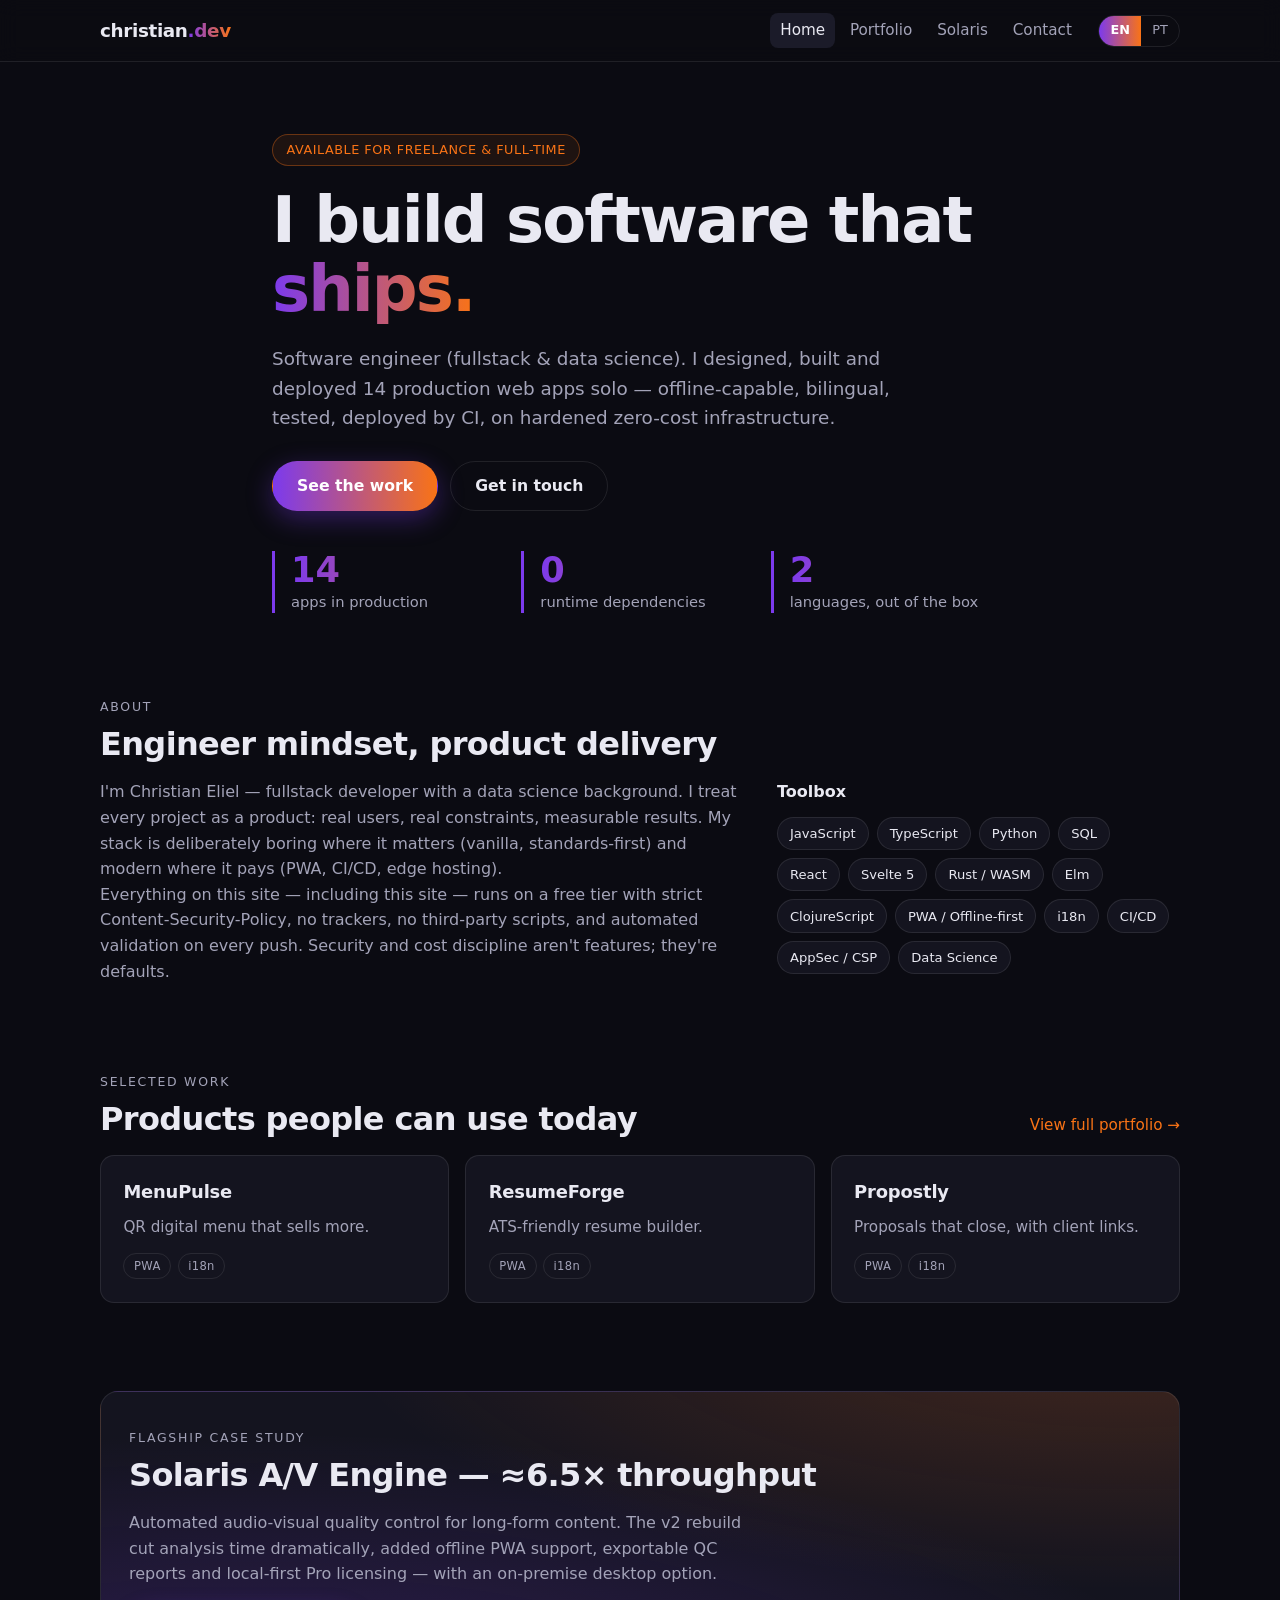
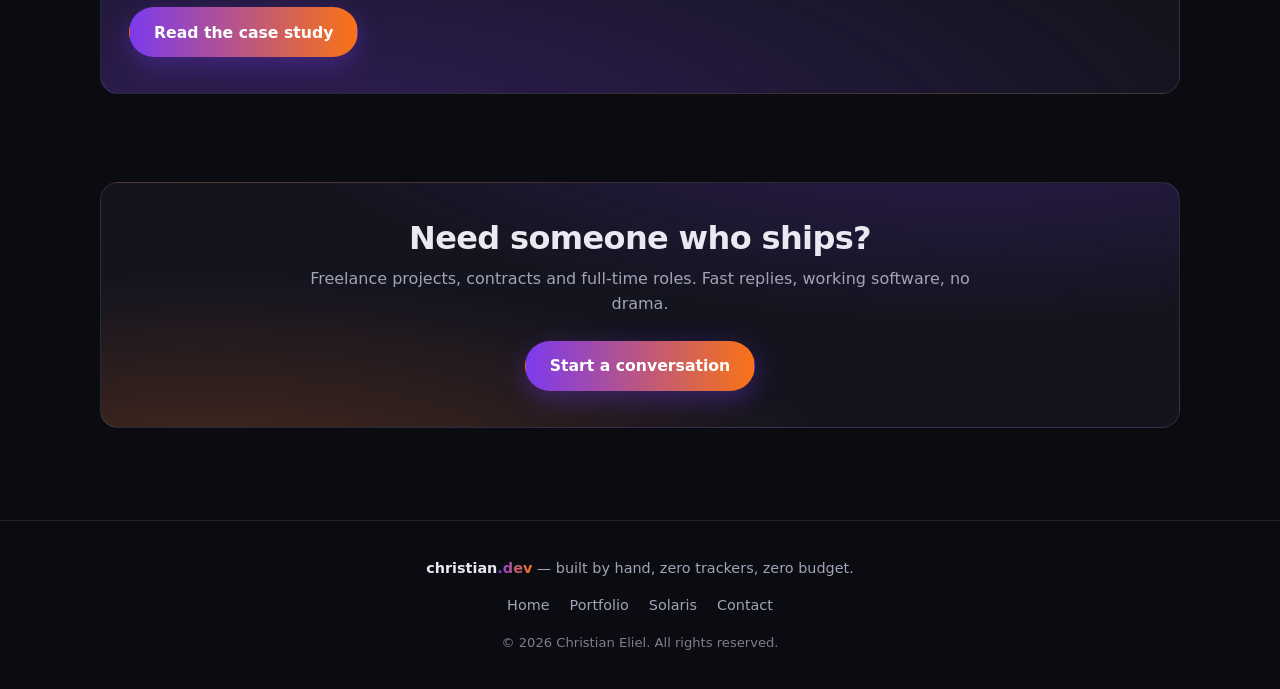
==== index.html @ 53f50a0c "chr-z.dev v1 — static portfolio: 4 pages, dark theme, i18n EN/PT-BR, hardened headers, CI+deploy wor" ====
<!DOCTYPE html>
<html lang="en">
<head>
  <meta charset="UTF-8">
  <meta name="viewport" content="width=device-width, initial-scale=1.0">
  <title>Christian Eliel — Software Engineer</title>
  <meta name="description" content="Christian Eliel (chr-z) — software engineer shipping production-grade web products: 14 live apps, PWA/offline-first, i18n EN/PT-BR, tested and CI/CD-deployed. Zero-budget, security-hardened infrastructure.">
  <meta property="og:type" content="website">
  <meta property="og:url" content="https://chr-z.dev/">
  <meta property="og:title" content="Christian Eliel — Software Engineer">
  <meta property="og:description" content="14 production apps shipped solo. PWA, offline-first, i18n, CI/CD, hardened headers. Meet the engineer who ships.">
  <meta property="og:site_name" content="chr-z.dev">
  <meta name="twitter:card" content="summary">
  <meta name="twitter:title" content="Christian Eliel — Software Engineer">
  <meta name="twitter:description" content="14 production apps shipped solo. PWA, offline-first, i18n, CI/CD.">
  <meta name="color-scheme" content="dark">
  <meta name="theme-color" content="#0b0b12">
  <link rel="canonical" href="https://chr-z.dev/">
  <link rel="icon" href="data:image/svg+xml,%3Csvg xmlns='http://www.w3.org/2000/svg' viewBox='0 0 64 64'%3E%3Cdefs%3E%3ClinearGradient id='g' x1='0' y1='0' x2='1' y2='1'%3E%3Cstop offset='0' stop-color='%237C3AED'/%3E%3Cstop offset='1' stop-color='%23F97316'/%3E%3C/linearGradient%3E%3C/defs%3E%3Crect width='64' height='64' rx='14' fill='%230b0b12'/%3E%3Ctext x='32' y='43' font-family='system-ui,sans-serif' font-size='30' font-weight='700' fill='url(%23g)' text-anchor='middle'%3Ecz%3C/text%3E%3C/svg%3E">
  <link rel="stylesheet" href="css/styles.css">
  <script type="application/ld+json">
  {
    "@context": "https://schema.org",
    "@type": "Person",
    "name": "Christian Eliel",
    "url": "https://chr-z.dev/",
    "email": "mailto:christian@chr-z.dev",
    "jobTitle": "Software Engineer",
    "description": "Fullstack engineer & data science practitioner. Builds and ships production-grade client-side SaaS products.",
    "sameAs": ["https://github.com/chr-z"],
    "knowsAbout": ["JavaScript", "TypeScript", "Python", "Progressive Web Apps", "CI/CD", "Application Security", "Data Science"]
  }
  </script>
</head>
<body>
  <a class="skip-link" href="#main" data-i18n="a11y.skip">Skip to content</a>

  <header class="site-header">
    <nav class="nav container" aria-label="Main navigation">
      <a class="brand" href="index.html">christian<span class="grad-text">.dev</span></a>
      <div class="nav-right">
        <div class="nav-links">
          <a href="index.html" data-nav="home" data-i18n="nav.home">Home</a>
          <a href="portfolio.html" data-nav="portfolio" data-i18n="nav.portfolio">Portfolio</a>
          <a href="solaris.html" data-nav="solaris" data-i18n="nav.solaris">Solaris</a>
          <a href="contact.html" data-nav="contact" data-i18n="nav.contact">Contact</a>
        </div>
        <div class="lang-switch" role="group" aria-label="Language">
          <button type="button" class="lang-btn" data-lang="en" aria-pressed="true">EN</button>
          <button type="button" class="lang-btn" data-lang="pt" aria-pressed="false">PT</button>
        </div>
      </div>
    </nav>
  </header>

  <main id="main">
    <!-- HERO -->
    <section class="hero container">
      <p class="badge reveal" data-i18n="hero.badge">Available for freelance &amp; full-time</p>
      <h1 class="hero-title reveal">
        <span data-i18n="hero.h1a">I build software that</span>
        <span class="grad-text" data-i18n="hero.h1b">ships.</span>
      </h1>
      <p class="hero-sub reveal" data-i18n="hero.sub">
        Software engineer (fullstack &amp; data science). I designed, built and deployed
        14 production web apps solo — offline-capable, bilingual, tested, deployed by CI,
        on hardened zero-cost infrastructure.
      </p>
      <div class="hero-actions reveal">
        <a class="btn btn-primary" href="portfolio.html" data-i18n="hero.cta.work">See the work</a>
        <a class="btn btn-ghost" href="contact.html" data-i18n="hero.cta.contact">Get in touch</a>
      </div>
      <dl class="stats reveal">
        <div class="stat"><dt class="stat-num grad-text">14</dt><dd data-i18n="stats.apps.label">apps in production</dd></div>
        <div class="stat"><dt class="stat-num grad-text">0</dt><dd data-i18n="stats.deps.label">runtime dependencies</dd></div>
        <div class="stat"><dt class="stat-num grad-text">2</dt><dd data-i18n="stats.langs.label">languages, out of the box</dd></div>
      </dl>
    </section>

    <!-- ABOUT -->
    <section class="section container reveal">
      <p class="kicker" data-i18n="about.kicker">About</p>
      <h2 class="section-title" data-i18n="about.title">Engineer mindset, product delivery</h2>
      <div class="about-grid">
        <div>
          <p data-i18n="about.p1">
            I'm Christian Eliel — fullstack developer with a data science background. I treat
            every project as a product: real users, real constraints, measurable results.
            My stack is deliberately boring where it matters (vanilla, standards-first) and
            modern where it pays (PWA, CI/CD, edge hosting).
          </p>
          <p data-i18n="about.p2">
            Everything on this site — including this site — runs on a free tier with strict
            Content-Security-Policy, no trackers, no third-party scripts, and automated
            validation on every push. Security and cost discipline aren't features; they're defaults.
          </p>
        </div>
        <div class="skills">
          <h3 class="skills-title" data-i18n="about.skills.title">Toolbox</h3>
          <ul class="chips" aria-label="Technologies">
            <li>JavaScript</li><li>TypeScript</li><li>Python</li><li>SQL</li>
            <li>React</li><li>Svelte 5</li><li>Rust / WASM</li><li>Elm</li><li>ClojureScript</li>
            <li>PWA / Offline-first</li><li>i18n</li><li>CI/CD</li><li>AppSec / CSP</li><li>Data Science</li>
          </ul>
        </div>
      </div>
    </section>

    <!-- FEATURED APPS -->
    <section class="section container reveal">
      <p class="kicker" data-i18n="featured.kicker">Selected work</p>
      <div class="section-head">
        <h2 class="section-title" data-i18n="featured.title">Products people can use today</h2>
        <a class="link-arrow" href="portfolio.html" data-i18n="featured.viewall">View full portfolio →</a>
      </div>
      <div class="grid grid-3">
        <article class="card">
          <h3><a href="https://chr-z.github.io/menupulse/" rel="noopener">MenuPulse</a></h3>
          <p>QR digital menu that sells more.</p>
          <ul class="tags"><li>PWA</li><li>i18n</li></ul>
        </article>
        <article class="card">
          <h3><a href="https://chr-z.github.io/resumeforge/" rel="noopener">ResumeForge</a></h3>
          <p>ATS-friendly resume builder.</p>
          <ul class="tags"><li>PWA</li><li>i18n</li></ul>
        </article>
        <article class="card">
          <h3><a href="https://chr-z.github.io/propostaja/" rel="noopener">Propostly</a></h3>
          <p>Proposals that close, with client links.</p>
          <ul class="tags"><li>PWA</li><li>i18n</li></ul>
        </article>
      </div>
    </section>

    <!-- SOLARIS STRIP -->
    <section class="section container reveal">
      <div class="solaris-strip">
        <div>
          <p class="kicker" data-i18n="home.solaris.kicker">Flagship case study</p>
          <h2 class="section-title" data-i18n="home.solaris.title">Solaris A/V Engine — ≈6.5× throughput</h2>
          <p data-i18n="home.solaris.text">
            Automated audio-visual quality control for long-form content. The v2 rebuild cut
            analysis time dramatically, added offline PWA support, exportable QC reports and
            local-first Pro licensing — with an on-premise desktop option.
          </p>
          <a class="btn btn-primary" href="solaris.html" data-i18n="home.solaris.cta">Read the case study</a>
        </div>
      </div>
    </section>

    <!-- CTA -->
    <section class="section container reveal">
      <div class="cta-box">
        <h2 class="section-title" data-i18n="cta.title">Need someone who ships?</h2>
        <p data-i18n="cta.sub">Freelance projects, contracts and full-time roles. Fast replies, working software, no drama.</p>
        <a class="btn btn-primary" href="contact.html" data-i18n="cta.button">Start a conversation</a>
      </div>
    </section>
  </main>

  <footer class="site-footer">
    <div class="container footer-inner">
      <p><span class="brand-small">christian<span class="grad-text">.dev</span></span> — <span data-i18n="footer.tag">built by hand, zero trackers, zero budget.</span></p>
      <nav class="footer-nav" aria-label="Footer">
        <a href="index.html" data-i18n="nav.home">Home</a>
        <a href="portfolio.html" data-i18n="nav.portfolio">Portfolio</a>
        <a href="solaris.html" data-i18n="nav.solaris">Solaris</a>
        <a href="contact.html" data-i18n="nav.contact">Contact</a>
      </nav>
      <p class="footer-copy">© <span id="year">2026</span> Christian Eliel. <span data-i18n="footer.rights">All rights reserved.</span></p>
    </div>
  </footer>

  <script src="js/main.js" defer></script>
</body>
</html>
---- css/styles.css ----
/* ============================================================
   chr-z.dev — dark theme, mobile-first, zero dependencies
   Palette: bg #0b0b12 · surface #14141f · accent #7C3AED → #F97316
   ============================================================ */

:root {
  --bg: #0b0b12;
  --surface: #14141f;
  --surface-2: #1b1b29;
  --border: rgba(255, 255, 255, 0.09);
  --text: #e9e9f2;
  --muted: #a3a3b8;
  --violet: #7c3aed;
  --orange: #f97316;
  --grad: linear-gradient(90deg, var(--violet), var(--orange));
  --radius: 14px;
  --container: 1080px;
}

* { box-sizing: border-box; margin: 0; padding: 0; }

html { scroll-behavior: smooth; }

body {
  background: var(--bg);
  color: var(--text);
  font-family: system-ui, -apple-system, "Segoe UI", Roboto, Ubuntu, Cantarell, sans-serif;
  line-height: 1.6;
  -webkit-font-smoothing: antialiased;
  min-height: 100vh;
}

img, svg { max-width: 100%; display: block; }

a { color: inherit; }

.container {
  width: min(100% - 2.5rem, var(--container));
  margin-inline: auto;
}

.grad-text {
  background: var(--grad);
  -webkit-background-clip: text;
  background-clip: text;
  color: transparent;
}

/* ---------- Accessibility ---------- */
.skip-link {
  position: absolute;
  left: -999px;
  top: 0.5rem;
  z-index: 100;
  background: var(--surface-2);
  padding: 0.5rem 1rem;
  border-radius: 8px;
}
.skip-link:focus { left: 0.5rem; }

:focus-visible {
  outline: 2px solid var(--orange);
  outline-offset: 3px;
  border-radius: 4px;
}

/* ---------- Header / nav ---------- */
.site-header {
  position: sticky;
  top: 0;
  z-index: 50;
  backdrop-filter: blur(10px);
  background: rgba(11, 11, 18, 0.82);
  border-bottom: 1px solid var(--border);
}

.nav {
  display: flex;
  align-items: center;
  justify-content: space-between;
  gap: 1rem;
  padding-block: 0.8rem;
  flex-wrap: wrap;
}

.brand {
  font-weight: 700;
  font-size: 1.15rem;
  text-decoration: none;
  letter-spacing: -0.02em;
}

.nav-right {
  display: flex;
  align-items: center;
  gap: 1rem;
  flex-wrap: wrap;
}

.nav-links {
  display: flex;
  gap: 0.25rem;
  flex-wrap: wrap;
}

.nav-links a {
  text-decoration: none;
  color: var(--muted);
  font-size: 0.95rem;
  padding: 0.35rem 0.65rem;
  border-radius: 8px;
  transition: color 160ms ease, background-color 160ms ease;
}
.nav-links a:hover { color: var(--text); background: var(--surface); }
.nav-links a[aria-current="page"] { color: var(--text); background: var(--surface-2); }

.lang-switch {
  display: inline-flex;
  border: 1px solid var(--border);
  border-radius: 999px;
  overflow: hidden;
}
.lang-btn {
  appearance: none;
  border: 0;
  background: transparent;
  color: var(--muted);
  font: inherit;
  font-size: 0.8rem;
  padding: 0.3rem 0.7rem;
  cursor: pointer;
}
.lang-btn[aria-pressed="true"] {
  background: var(--grad);
  color: #fff;
  font-weight: 600;
}

/* ---------- Hero ---------- */
.hero { padding-block: 4.5rem 2.5rem; max-width: 46rem; }

.badge {
  display: inline-block;
  font-size: 0.8rem;
  letter-spacing: 0.04em;
  text-transform: uppercase;
  color: var(--orange);
  border: 1px solid rgba(249, 115, 22, 0.35);
  background: rgba(249, 115, 22, 0.08);
  padding: 0.3rem 0.85rem;
  border-radius: 999px;
  margin-bottom: 1.25rem;
}

.hero-title {
  font-size: clamp(2.3rem, 7vw, 4rem);
  line-height: 1.08;
  letter-spacing: -0.03em;
  font-weight: 800;
}

.page-head .hero-title { font-size: clamp(1.9rem, 5.5vw, 3rem); }

.hero-sub {
  margin-top: 1.25rem;
  color: var(--muted);
  font-size: clamp(1rem, 2.5vw, 1.15rem);
  max-width: 42rem;
}

.hero-actions {
  display: flex;
  gap: 0.75rem;
  margin-top: 1.75rem;
  flex-wrap: wrap;
}

/* ---------- Stats ---------- */
.stats, .stats-row {
  display: grid;
  grid-template-columns: 1fr;
  gap: 0.75rem;
  margin-top: 2.5rem;
}
@media (min-width: 640px) {
  .stats { grid-template-columns: repeat(3, 1fr); }
  .stats-row { grid-template-columns: repeat(3, 1fr); }
}

.stat { border-left: 3px solid; border-image: var(--grad) 1; padding-left: 1rem; }
.stat-num { font-size: 2.2rem; font-weight: 800; line-height: 1.1; }
.stat dd { color: var(--muted); font-size: 0.92rem; }

.stats-row { margin-top: 0; }
.stat-card {
  background: var(--surface);
  border: 1px solid var(--border);
  border-radius: var(--radius);
  padding: 1.25rem;
  display: flex;
  flex-direction: column;
  gap: 0.35rem;
  color: var(--muted);
  font-size: 0.92rem;
}
.stat-big { font-size: 1.9rem; font-weight: 800; line-height: 1.1; }

/* ---------- Sections ---------- */
.section { padding-block: 2.75rem; }

.kicker {
  font-size: 0.78rem;
  letter-spacing: 0.14em;
  text-transform: uppercase;
  color: var(--orange);
  margin-bottom: 0.5rem;
}

.section-title {
  font-size: clamp(1.45rem, 4vw, 2rem);
  letter-spacing: -0.02em;
  line-height: 1.2;
  margin-bottom: 1rem;
}

.section-head {
  display: flex;
  align-items: baseline;
  justify-content: space-between;
  gap: 1rem;
  flex-wrap: wrap;
}

.link-arrow {
  color: var(--orange);
  text-decoration: none;
  font-size: 0.95rem;
}
.link-arrow:hover { text-decoration: underline; }

.section p { color: var(--muted); max-width: 44rem; }

.about-grid {
  display: grid;
  grid-template-columns: 1fr;
  gap: 2rem;
}
@media (min-width: 800px) {
  .about-grid { grid-template-columns: 1.6fr 1fr; }
}

.skills-title { font-size: 1rem; margin-bottom: 0.75rem; }

.chips {
  list-style: none;
  display: flex;
  flex-wrap: wrap;
  gap: 0.5rem;
}
.chips li {
  font-size: 0.82rem;
  color: var(--text);
  background: var(--surface);
  border: 1px solid var(--border);
  padding: 0.32rem 0.75rem;
  border-radius: 999px;
}

/* ---------- Cards & grids ---------- */
.grid {
  display: grid;
  grid-template-columns: 1fr;
  gap: 1rem;
}
@media (min-width: 640px) { .grid-3 { grid-template-columns: repeat(2, 1fr); } }
@media (min-width: 900px) { .grid-3 { grid-template-columns: repeat(3, 1fr); } }
@media (min-width: 700px) { .grid-2 { grid-template-columns: repeat(2, 1fr); } }

.card {
  background: var(--surface);
  border: 1px solid var(--border);
  border-radius: var(--radius);
  padding: 1.4rem;
  transition: transform 180ms ease, border-color 180ms ease;
}
.card:hover { transform: translateY(-3px); border-color: rgba(124, 58, 237, 0.55); }

.card h3 { font-size: 1.12rem; letter-spacing: -0.01em; }
.card h3 a { text-decoration: none; }
.card h3 a:hover { color: var(--orange); }
.card > p { margin-top: 0.5rem; font-size: 0.95rem; }

.card-wide { grid-column: 1 / -1; }

.card-accent {
  position: relative;
  overflow: hidden;
}
.card-accent::before {
  content: "";
  position: absolute;
  inset: 0 0 auto 0;
  height: 3px;
  background: var(--grad);
}

.tags {
  list-style: none;
  display: flex;
  flex-wrap: wrap;
  gap: 0.4rem;
  margin-top: 0.9rem;
}
.tags li {
  font-size: 0.72rem;
  letter-spacing: 0.03em;
  color: var(--muted);
  border: 1px solid var(--border);
  border-radius: 999px;
  padding: 0.18rem 0.6rem;
}

.note { margin-top: 1.25rem; font-size: 0.88rem; }

/* ---------- Feature list (solaris) ---------- */
.feature-list {
  list-style: none;
  display: grid;
  gap: 0.9rem;
  margin-top: 0.5rem;
}
.feature-list li {
  background: var(--surface);
  border: 1px solid var(--border);
  border-left: 3px solid var(--violet);
  border-radius: 10px;
  padding: 0.9rem 1.1rem;
  color: var(--muted);
  font-size: 0.97rem;
}
.feature-list strong { color: var(--text); }

/* ---------- Solaris strip / CTA ---------- */
.solaris-strip {
  background:
    radial-gradient(60rem 20rem at 15% 120%, rgba(124, 58, 237, 0.28), transparent),
    radial-gradient(50rem 18rem at 95% -30%, rgba(249, 115, 22, 0.22), transparent),
    var(--surface);
  border: 1px solid var(--border);
  border-radius: calc(var(--radius) + 4px);
  padding: 2.25rem 1.75rem;
}
.solaris-strip p { max-width: 40rem; }
.solaris-strip .btn { margin-top: 1.25rem; }

.cta-box {
  background:
    radial-gradient(45rem 16rem at 80% -50%, rgba(124, 58, 237, 0.3), transparent),
    radial-gradient(40rem 14rem at 10% 130%, rgba(249, 115, 22, 0.25), transparent),
    var(--surface);
  border: 1px solid var(--border);
  border-radius: calc(var(--radius) + 4px);
  padding: 2.25rem 1.75rem;
  text-align: center;
}
.cta-box .section-title { margin-bottom: 0.5rem; }
.cta-box p { margin-inline: auto; }
.cta-box .btn { margin-top: 1.5rem; }

.contact-card .btn { margin-top: 1.1rem; }

/* ---------- Buttons ---------- */
.btn {
  display: inline-flex;
  align-items: center;
  justify-content: center;
  gap: 0.5rem;
  font: inherit;
  font-weight: 600;
  font-size: 0.98rem;
  text-decoration: none;
  border-radius: 999px;
  padding: 0.72rem 1.5rem;
  border: 1px solid transparent;
  cursor: pointer;
  transition: transform 150ms ease, box-shadow 150ms ease, border-color 150ms ease;
}
.btn:active { transform: scale(0.98); }

.btn-primary {
  background: var(--grad);
  color: #fff;
  box-shadow: 0 8px 26px rgba(124, 58, 237, 0.35);
}
.btn-primary:hover { box-shadow: 0 10px 32px rgba(249, 115, 22, 0.35); }

.btn-ghost {
  border-color: var(--border);
  color: var(--text);
  background: transparent;
}
.btn-ghost:hover { border-color: var(--violet); background: var(--surface); }

/* ---------- Footer ---------- */
.site-footer {
  border-top: 1px solid var(--border);
  margin-top: 3rem;
  padding-block: 2.25rem;
  color: var(--muted);
  font-size: 0.9rem;
}
.footer-inner {
  display: grid;
  gap: 0.9rem;
  justify-items: center;
  text-align: center;
}
.footer-nav { display: flex; flex-wrap: wrap; gap: 0.25rem 1.25rem; justify-content: center; }
.footer-nav a { color: var(--muted); text-decoration: none; }
.footer-nav a:hover { color: var(--text); }
.brand-small { font-weight: 600; color: var(--text); }
.footer-copy { opacity: 0.75; font-size: 0.82rem; }

/* ---------- Reveal animation (opt-out via reduced motion) ---------- */
.js-enabled .reveal {
  opacity: 0;
  transform: translateY(14px);
  transition: opacity 500ms ease, transform 500ms ease;
}
.js-enabled .reveal.reveal-in {
  opacity: 1;
  transform: none;
}

@media (prefers-reduced-motion: reduce) {
  html { scroll-behavior: auto; }
  *, *::before, *::after {
    animation-duration: 0.001s !important;
    transition-duration: 0.001s !important;
  }
  .js-enabled .reveal { opacity: 1; transform: none; }
}
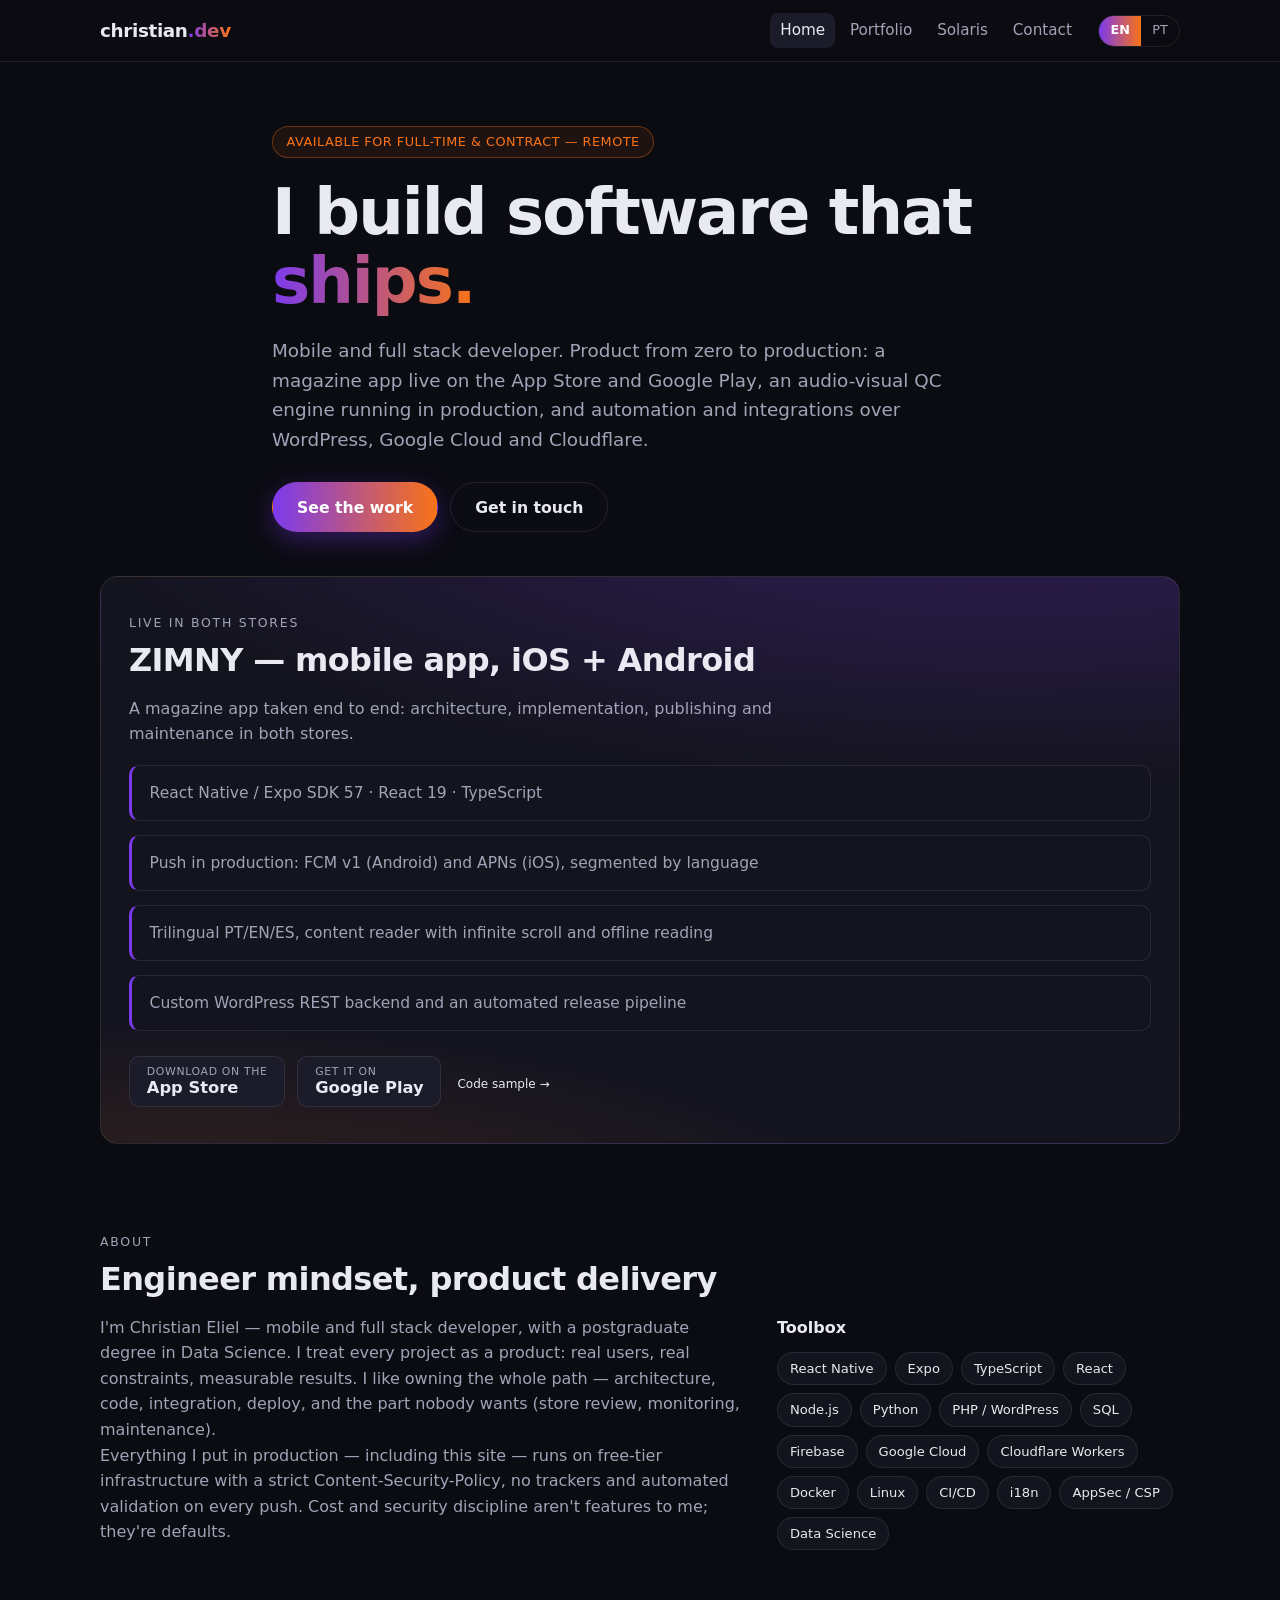
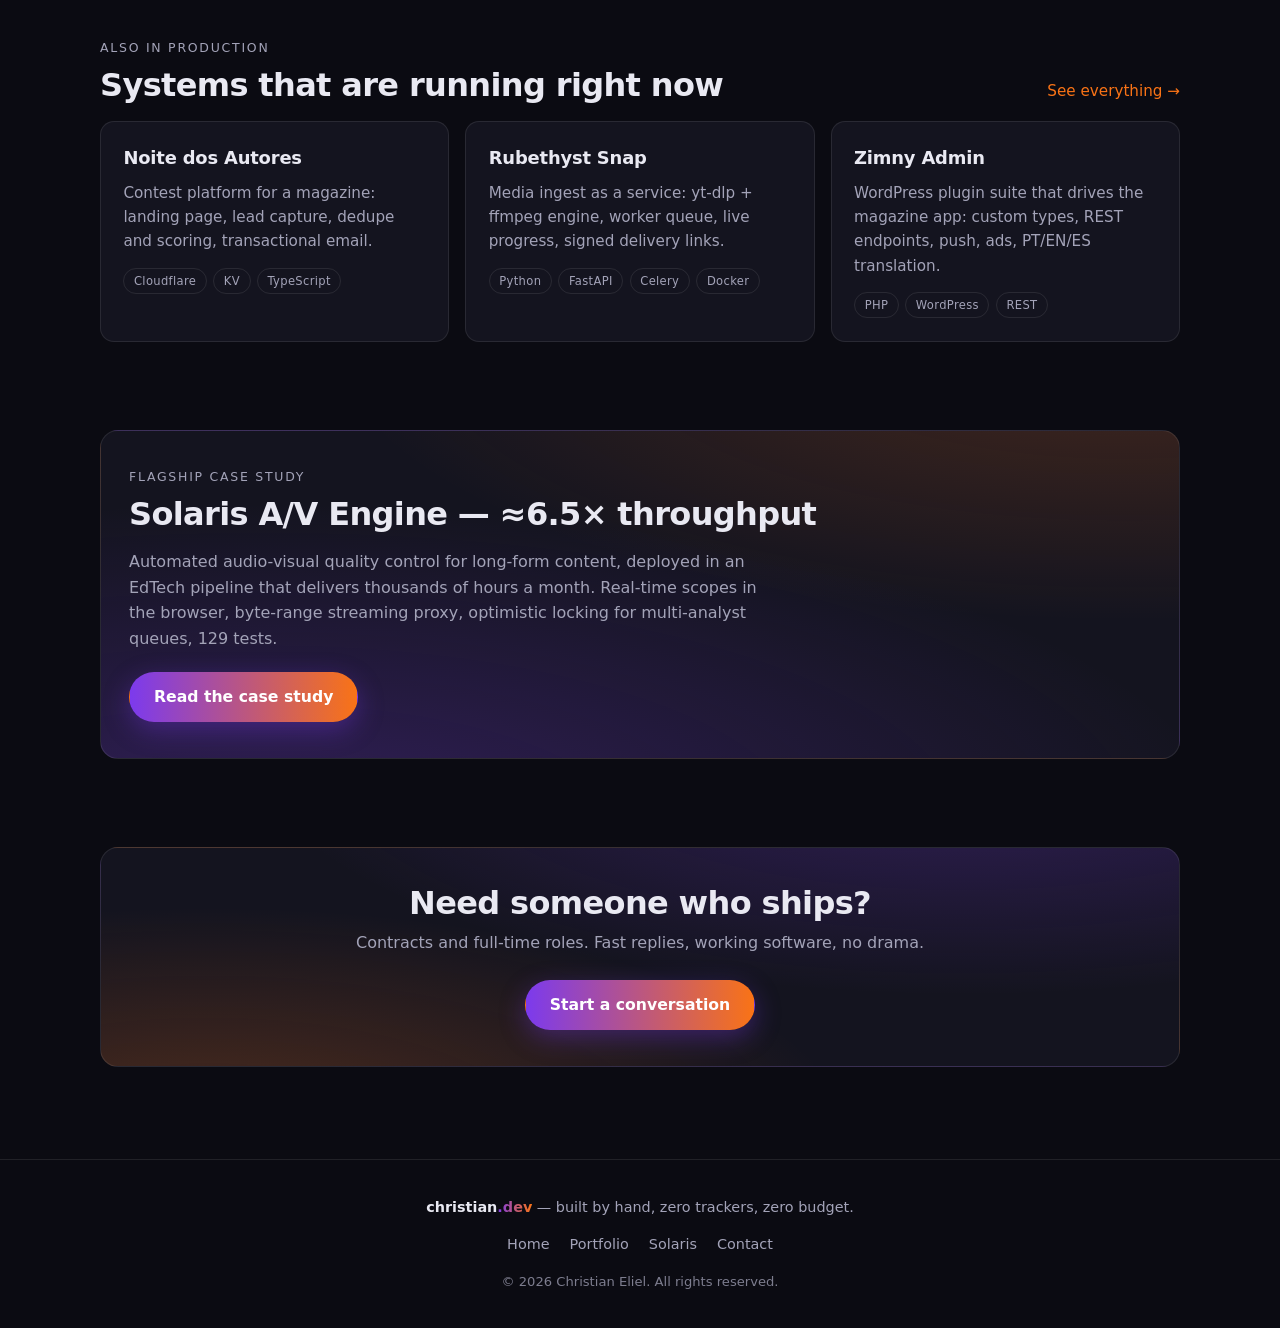
==== commit f72d2bdc: "feat(home): posicionamento mobile-first, app em destaque, sistemas em producao reais, sem vitrine de" ====
--- a/index.html
+++ b/index.html
@@ -3,16 +3,16 @@
 <head>
   <meta charset="UTF-8">
   <meta name="viewport" content="width=device-width, initial-scale=1.0">
-  <title>Christian Eliel — Software Engineer</title>
-  <meta name="description" content="Christian Eliel (chr-z) — software engineer shipping production-grade web products: 14 live apps, PWA/offline-first, i18n EN/PT-BR, tested and CI/CD-deployed. Zero-budget, security-hardened infrastructure.">
+  <title>Christian Eliel — Mobile &amp; Full Stack Developer</title>
+  <meta name="description" content="Christian Eliel (chr-z) — mobile and full stack developer. A magazine app live on the App Store and Google Play, an audio-visual QC engine running in production, and automation over WordPress, Google Cloud and Cloudflare.">
   <meta property="og:type" content="website">
   <meta property="og:url" content="https://chr-z.dev/">
-  <meta property="og:title" content="Christian Eliel — Software Engineer">
-  <meta property="og:description" content="14 production apps shipped solo. PWA, offline-first, i18n, CI/CD, hardened headers. Meet the engineer who ships.">
+  <meta property="og:title" content="Christian Eliel — Mobile &amp; Full Stack Developer">
+  <meta property="og:description" content="iOS + Android app live in both stores, a QC engine in production, integrations and automation. Product from zero to production.">
   <meta property="og:site_name" content="chr-z.dev">
   <meta name="twitter:card" content="summary">
-  <meta name="twitter:title" content="Christian Eliel — Software Engineer">
-  <meta name="twitter:description" content="14 production apps shipped solo. PWA, offline-first, i18n, CI/CD.">
+  <meta name="twitter:title" content="Christian Eliel — Mobile &amp; Full Stack Developer">
+  <meta name="twitter:description" content="iOS + Android app live in both stores, a QC engine in production, integrations and automation.">
   <meta name="color-scheme" content="dark">
   <meta name="theme-color" content="#0b0b12">
   <link rel="canonical" href="https://chr-z.dev/">
@@ -25,10 +25,15 @@
     "name": "Christian Eliel",
     "url": "https://chr-z.dev/",
     "email": "mailto:christian@chr-z.dev",
-    "jobTitle": "Software Engineer",
-    "description": "Fullstack engineer & data science practitioner. Builds and ships production-grade client-side SaaS products.",
-    "sameAs": ["https://github.com/chr-z"],
-    "knowsAbout": ["JavaScript", "TypeScript", "Python", "Progressive Web Apps", "CI/CD", "Application Security", "Data Science"]
+    "jobTitle": "Mobile & Full Stack Developer",
+    "description": "Mobile and full stack developer with a postgraduate degree in Data Science, shipping products end to end.",
+    "sameAs": [
+      "https://github.com/chr-z",
+      "https://www.linkedin.com/in/christianmaciel/",
+      "https://apps.apple.com/us/app/zimny/id6804807761",
+      "https://play.google.com/store/apps/details?id=com.zimny.app"
+    ],
+    "knowsAbout": ["React Native", "Expo", "TypeScript", "React", "Node.js", "Python", "PHP", "WordPress", "SQL", "Firebase", "Google Cloud", "Docker", "iOS", "Android", "CI/CD", "Data Science"]
   }
   </script>
 </head>
@@ -56,25 +61,50 @@
   <main id="main">
     <!-- HERO -->
     <section class="hero container">
-      <p class="badge reveal" data-i18n="hero.badge">Available for freelance &amp; full-time</p>
+      <p class="badge reveal" data-i18n="hero.badge">Available for full-time &amp; contract — remote</p>
       <h1 class="hero-title reveal">
         <span data-i18n="hero.h1a">I build software that</span>
         <span class="grad-text" data-i18n="hero.h1b">ships.</span>
       </h1>
       <p class="hero-sub reveal" data-i18n="hero.sub">
-        Software engineer (fullstack &amp; data science). I designed, built and deployed
-        14 production web apps solo — offline-capable, bilingual, tested, deployed by CI,
-        on hardened zero-cost infrastructure.
+        Mobile and full stack developer. Product from zero to production: a magazine app
+        live on the App Store and Google Play, an audio-visual QC engine running in
+        production, and automation and integrations over WordPress, Google Cloud and
+        Cloudflare.
       </p>
       <div class="hero-actions reveal">
         <a class="btn btn-primary" href="portfolio.html" data-i18n="hero.cta.work">See the work</a>
         <a class="btn btn-ghost" href="contact.html" data-i18n="hero.cta.contact">Get in touch</a>
       </div>
-      <dl class="stats reveal">
-        <div class="stat"><dt class="stat-num grad-text">14</dt><dd data-i18n="stats.apps.label">apps in production</dd></div>
-        <div class="stat"><dt class="stat-num grad-text">0</dt><dd data-i18n="stats.deps.label">runtime dependencies</dd></div>
-        <div class="stat"><dt class="stat-num grad-text">2</dt><dd data-i18n="stats.langs.label">languages, out of the box</dd></div>
-      </dl>
+    </section>
+
+    <!-- APP IN PRODUCTION -->
+    <section class="section container reveal">
+      <div class="app-strip">
+        <div>
+          <p class="kicker" data-i18n="app.kicker">Live in both stores</p>
+          <h2 class="section-title" data-i18n="app.title">ZIMNY — mobile app, iOS + Android</h2>
+          <p data-i18n="app.sub">
+            A magazine app taken end to end: architecture, implementation, publishing and
+            maintenance in both stores.
+          </p>
+          <ul class="feature-list">
+            <li data-i18n="app.b1">React Native / Expo SDK 57 · React 19 · TypeScript</li>
+            <li data-i18n="app.b2">Push in production: FCM v1 (Android) and APNs (iOS), segmented by language</li>
+            <li data-i18n="app.b3">Trilingual PT/EN/ES, content reader with infinite scroll and offline reading</li>
+            <li data-i18n="app.b4">Custom WordPress REST backend and an automated release pipeline</li>
+          </ul>
+          <div class="store-badges">
+            <a class="store-btn" href="https://apps.apple.com/us/app/zimny/id6804807761" rel="noopener">
+              <span class="store-btn-top">Download on the</span><span class="store-btn-name">App Store</span>
+            </a>
+            <a class="store-btn" href="https://play.google.com/store/apps/details?id=com.zimny.app" rel="noopener">
+              <span class="store-btn-top">Get it on</span><span class="store-btn-name">Google Play</span>
+            </a>
+            <a class="src-link" href="https://github.com/chr-z/zimny-mobile" rel="noopener" data-i18n="app.code">Code sample →</a>
+          </div>
+        </div>
+      </div>
     </section>
 
     <!-- ABOUT -->
@@ -84,50 +114,53 @@
       <div class="about-grid">
         <div>
           <p data-i18n="about.p1">
-            I'm Christian Eliel — fullstack developer with a data science background. I treat
-            every project as a product: real users, real constraints, measurable results.
-            My stack is deliberately boring where it matters (vanilla, standards-first) and
-            modern where it pays (PWA, CI/CD, edge hosting).
+            I'm Christian Eliel — mobile and full stack developer, with a postgraduate degree
+            in Data Science. I treat every project as a product: real users, real constraints,
+            measurable results. I like owning the whole path — architecture, code,
+            integration, deploy, and the part nobody wants (store review, monitoring,
+            maintenance).
           </p>
           <p data-i18n="about.p2">
-            Everything on this site — including this site — runs on a free tier with strict
-            Content-Security-Policy, no trackers, no third-party scripts, and automated
-            validation on every push. Security and cost discipline aren't features; they're defaults.
+            Everything I put in production — including this site — runs on free-tier
+            infrastructure with a strict Content-Security-Policy, no trackers and automated
+            validation on every push. Cost and security discipline aren't features to me;
+            they're defaults.
           </p>
         </div>
         <div class="skills">
           <h3 class="skills-title" data-i18n="about.skills.title">Toolbox</h3>
           <ul class="chips" aria-label="Technologies">
-            <li>JavaScript</li><li>TypeScript</li><li>Python</li><li>SQL</li>
-            <li>React</li><li>Svelte 5</li><li>Rust / WASM</li><li>Elm</li><li>ClojureScript</li>
-            <li>PWA / Offline-first</li><li>i18n</li><li>CI/CD</li><li>AppSec / CSP</li><li>Data Science</li>
+            <li>React Native</li><li>Expo</li><li>TypeScript</li><li>React</li><li>Node.js</li>
+            <li>Python</li><li>PHP / WordPress</li><li>SQL</li><li>Firebase</li>
+            <li>Google Cloud</li><li>Cloudflare Workers</li><li>Docker</li><li>Linux</li>
+            <li>CI/CD</li><li>i18n</li><li>AppSec / CSP</li><li>Data Science</li>
           </ul>
         </div>
       </div>
     </section>
 
-    <!-- FEATURED APPS -->
-    <section class="section container reveal">
-      <p class="kicker" data-i18n="featured.kicker">Selected work</p>
+    <!-- OTHER PRODUCTION WORK -->
+    <section class="section container reveal">
+      <p class="kicker" data-i18n="work.kicker">Also in production</p>
       <div class="section-head">
-        <h2 class="section-title" data-i18n="featured.title">Products people can use today</h2>
-        <a class="link-arrow" href="portfolio.html" data-i18n="featured.viewall">View full portfolio →</a>
+        <h2 class="section-title" data-i18n="work.title">Systems that are running right now</h2>
+        <a class="link-arrow" href="portfolio.html" data-i18n="work.viewall">See everything →</a>
       </div>
       <div class="grid grid-3">
         <article class="card">
-          <h3><a href="https://chr-z.github.io/menupulse/" rel="noopener">MenuPulse</a></h3>
-          <p>QR digital menu that sells more.</p>
-          <ul class="tags"><li>PWA</li><li>i18n</li></ul>
+          <h3><a href="https://github.com/chr-z/noite-dos-autores" rel="noopener">Noite dos Autores</a></h3>
+          <p data-i18n="work.noite.p">Contest platform for a magazine: landing page, lead capture, dedupe and scoring, transactional email.</p>
+          <ul class="tags"><li>Cloudflare</li><li>KV</li><li>TypeScript</li></ul>
         </article>
         <article class="card">
-          <h3><a href="https://chr-z.github.io/resumeforge/" rel="noopener">ResumeForge</a></h3>
-          <p>ATS-friendly resume builder.</p>
-          <ul class="tags"><li>PWA</li><li>i18n</li></ul>
+          <h3><a href="https://github.com/chr-z/rubethyst-snap" rel="noopener">Rubethyst Snap</a></h3>
+          <p data-i18n="work.snap.p">Media ingest as a service: yt-dlp + ffmpeg engine, worker queue, live progress, signed delivery links.</p>
+          <ul class="tags"><li>Python</li><li>FastAPI</li><li>Celery</li><li>Docker</li></ul>
         </article>
         <article class="card">
-          <h3><a href="https://chr-z.github.io/propostaja/" rel="noopener">Propostly</a></h3>
-          <p>Proposals that close, with client links.</p>
-          <ul class="tags"><li>PWA</li><li>i18n</li></ul>
+          <h3><a href="https://github.com/chr-z/zimny-admin-plugin" rel="noopener">Zimny Admin</a></h3>
+          <p data-i18n="work.admin.p">WordPress plugin suite that drives the magazine app: custom types, REST endpoints, push, ads, PT/EN/ES translation.</p>
+          <ul class="tags"><li>PHP</li><li>WordPress</li><li>REST</li></ul>
         </article>
       </div>
     </section>
@@ -139,9 +172,9 @@
           <p class="kicker" data-i18n="home.solaris.kicker">Flagship case study</p>
           <h2 class="section-title" data-i18n="home.solaris.title">Solaris A/V Engine — ≈6.5× throughput</h2>
           <p data-i18n="home.solaris.text">
-            Automated audio-visual quality control for long-form content. The v2 rebuild cut
-            analysis time dramatically, added offline PWA support, exportable QC reports and
-            local-first Pro licensing — with an on-premise desktop option.
+            Automated audio-visual quality control for long-form content, deployed in an EdTech
+            pipeline that delivers thousands of hours a month. Real-time scopes in the browser,
+            byte-range streaming proxy, optimistic locking for multi-analyst queues, 129 tests.
           </p>
           <a class="btn btn-primary" href="solaris.html" data-i18n="home.solaris.cta">Read the case study</a>
         </div>
@@ -152,7 +185,7 @@
     <section class="section container reveal">
       <div class="cta-box">
         <h2 class="section-title" data-i18n="cta.title">Need someone who ships?</h2>
-        <p data-i18n="cta.sub">Freelance projects, contracts and full-time roles. Fast replies, working software, no drama.</p>
+        <p data-i18n="cta.sub">Contracts and full-time roles. Fast replies, working software, no drama.</p>
         <a class="btn btn-primary" href="contact.html" data-i18n="cta.button">Start a conversation</a>
       </div>
     </section>
--- a/css/styles.css
+++ b/css/styles.css
@@ -137,7 +137,7 @@
 }
 
 /* ---------- Hero ---------- */
-.hero { padding-block: 4.5rem 2.5rem; max-width: 46rem; }
+.hero { padding-block: 4rem 1.25rem; max-width: 46rem; }
 
 .badge {
   display: inline-block;
@@ -207,6 +207,9 @@
 
 /* ---------- Sections ---------- */
 .section { padding-block: 2.75rem; }
+
+/* first block after the hero sits closer — the hero is short by design */
+.hero + .section { padding-block: 1.5rem 2.75rem; }
 
 .kicker {
   font-size: 0.78rem;
@@ -440,3 +443,40 @@
   }
   .js-enabled .reveal { opacity: 1; transform: none; }
 }
+
+/* pricing & product cards */
+.pricing{margin-top:10px;font-size:.8rem;color:var(--mut);line-height:1.5}
+.pricing strong{color:var(--tx)}
+.chip-live{display:inline-block;margin-left:6px;padding:2px 8px;border-radius:10px;font-size:.65rem;font-weight:700;letter-spacing:.5px;background:#052e1b;color:#34d399;border:1px solid #34d39944;vertical-align:middle}
+.src-link{display:inline-block;margin-top:6px;font-size:.75rem;color:var(--mut);text-decoration:none;border-bottom:1px dotted var(--mut)}
+.src-link:hover{color:var(--acc);border-color:var(--acc)}
+
+
+/* ============================================================
+   App in production (home)
+   ============================================================ */
+.app-strip {
+  background:
+    radial-gradient(60rem 20rem at 85% -20%, rgba(124, 58, 237, 0.30), transparent),
+    radial-gradient(50rem 18rem at 5% 130%, rgba(249, 115, 22, 0.22), transparent),
+    var(--surface);
+  border: 1px solid var(--border);
+  border-radius: calc(var(--radius) + 4px);
+  padding: 2.25rem 1.75rem;
+}
+.app-strip p { max-width: 42rem; }
+.app-strip .feature-list { margin-top: 1.15rem; }
+.store-badges {
+  display: flex; flex-wrap: wrap; align-items: center;
+  gap: 0.75rem; margin-top: 1.6rem;
+}
+.store-btn {
+  display: inline-flex; flex-direction: column; line-height: 1.15;
+  padding: 0.55rem 1.05rem; text-decoration: none;
+  background: var(--surface-2); border: 1px solid var(--border); border-radius: 10px;
+  transition: border-color 0.18s ease, transform 0.18s ease;
+}
+.store-btn:hover, .store-btn:focus-visible { border-color: var(--violet); transform: translateY(-1px); }
+.store-btn-top { font-size: 0.68rem; color: var(--muted); text-transform: uppercase; letter-spacing: 0.06em; }
+.store-btn-name { font-weight: 700; font-size: 1.02rem; }
+.store-badges .src-link { margin-left: 0.25rem; }
